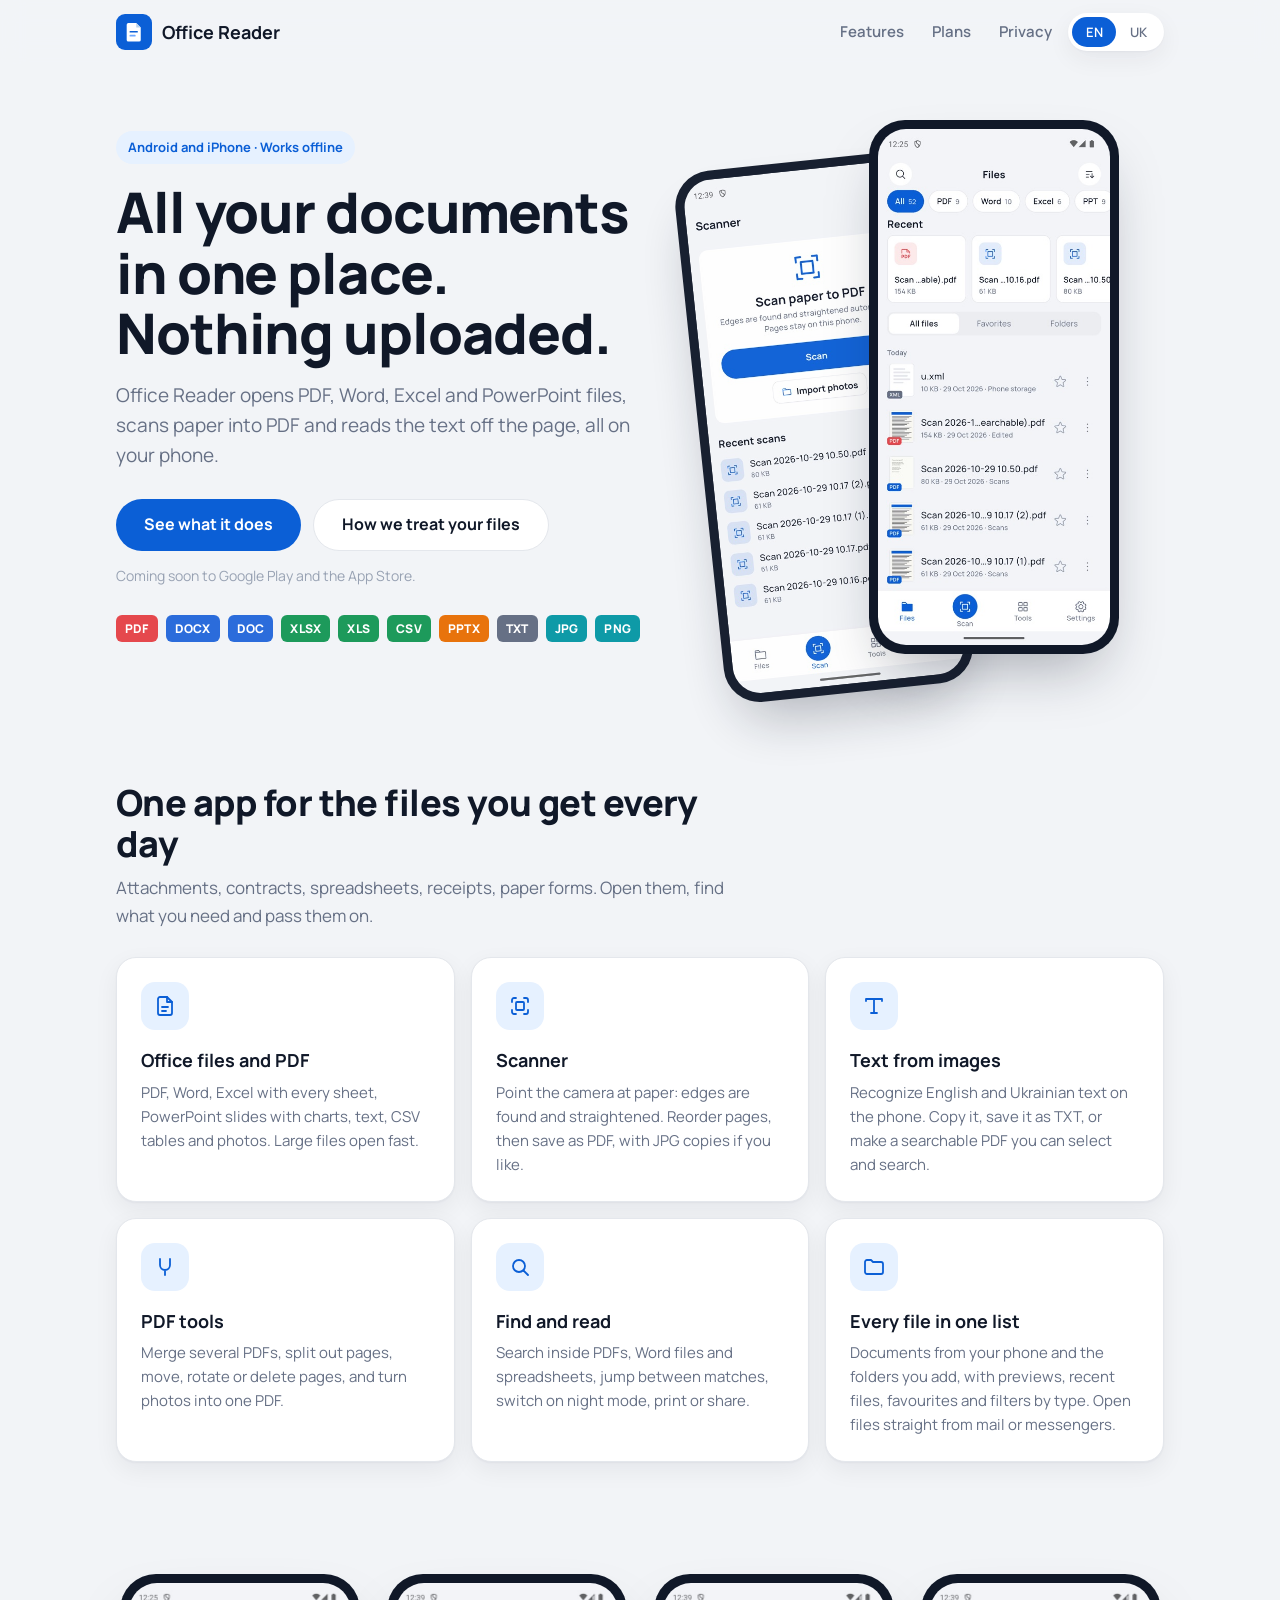
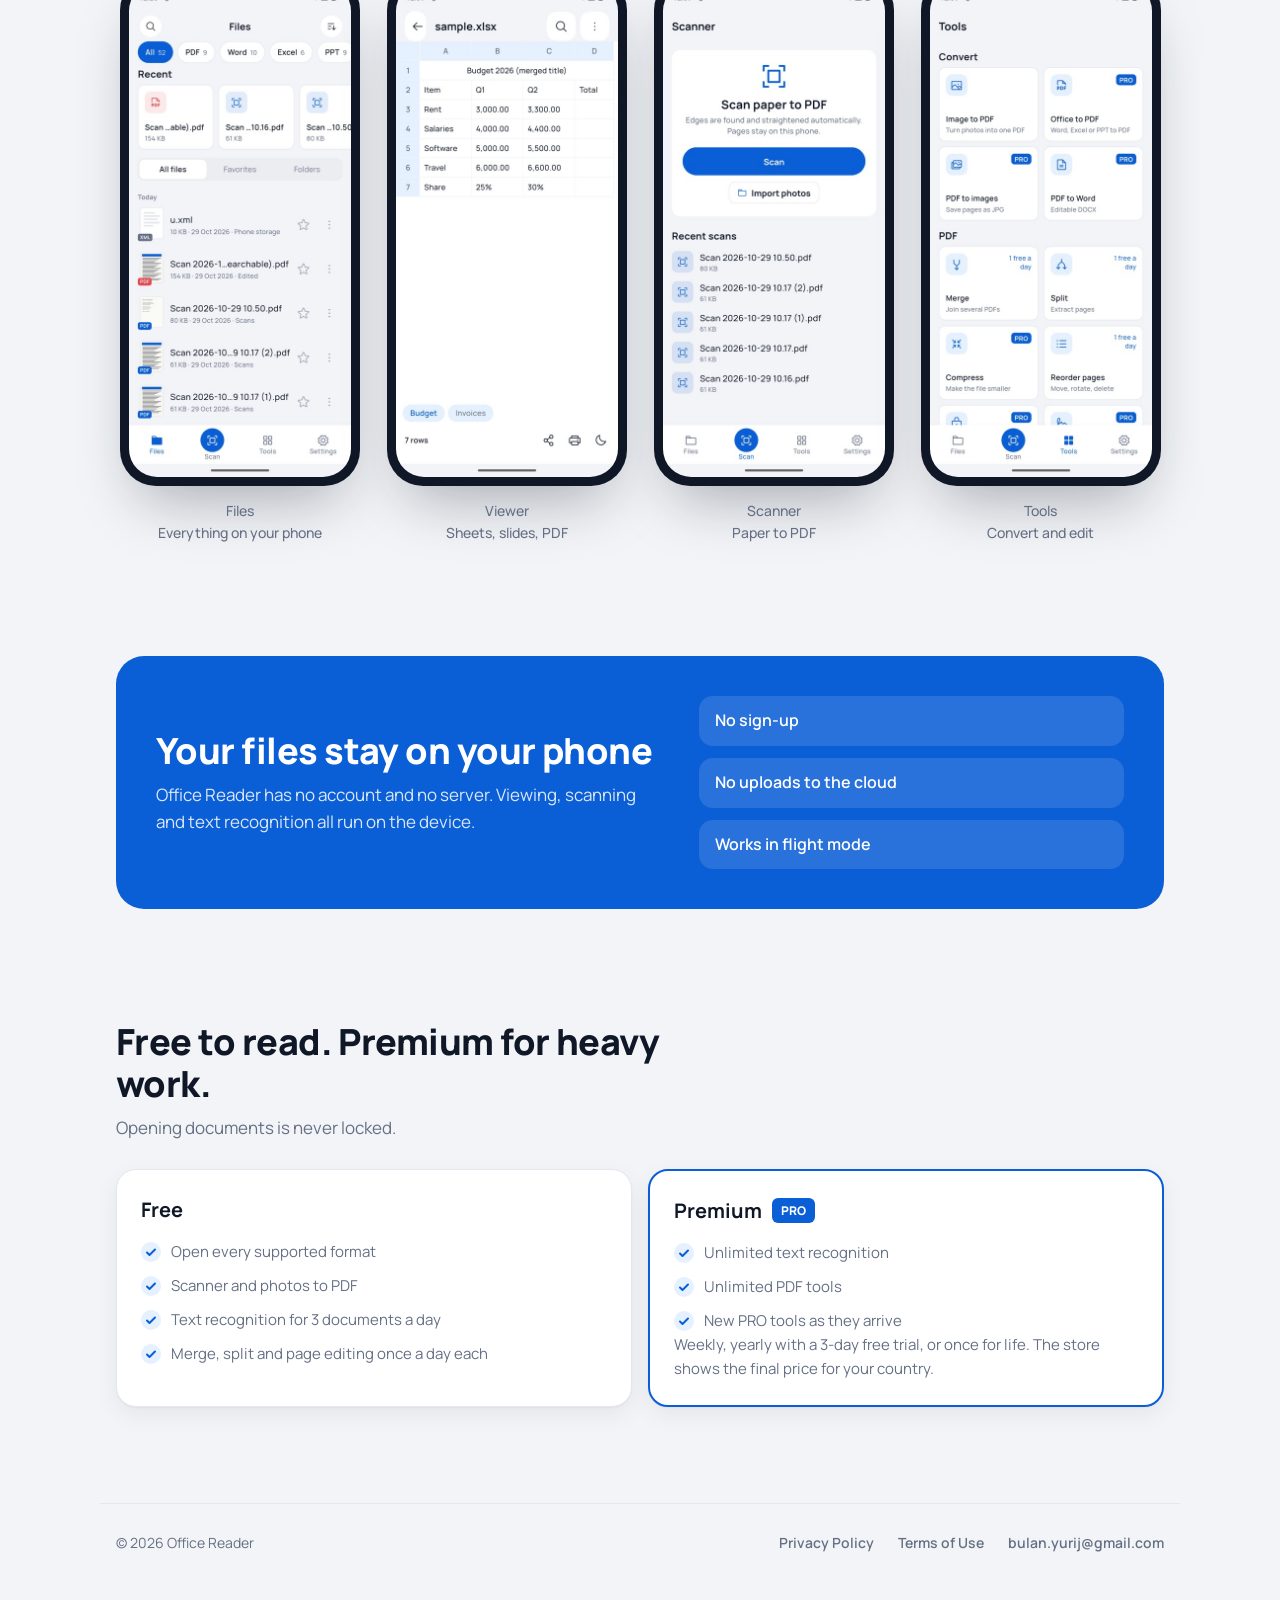
==== index.html @ 96705133 "Office Reader site: landing, privacy, terms Co-Authored-By: Claude Opus 5.5 <noreply@anthropic.com>" ====
<!doctype html>
<html lang="en" data-lang="en" data-title-en="Office Reader: documents and scanner, offline" data-title-uk="Office Reader: документи й сканер без інтернету">
<head>
<meta charset="utf-8">
<meta name="viewport" content="width=device-width, initial-scale=1">
<title>Office Reader: documents and scanner, offline</title>
<meta name="description" content="Open PDF, Word, Excel and PowerPoint files, scan paper to PDF and recognize text. Everything works on your phone, nothing is uploaded.">
<link rel="icon" href="img/mark.svg" type="image/svg+xml">
<link rel="preconnect" href="https://fonts.googleapis.com">
<link rel="preconnect" href="https://fonts.gstatic.com" crossorigin>
<link href="https://fonts.googleapis.com/css2?family=Manrope:wght@400;500;600;700;800&display=swap" rel="stylesheet">
<link rel="stylesheet" href="site.css">
</head>
<body>
<header class="top">
  <div class="wrap">
    <a class="brand" href="./"><img src="img/mark.svg" alt="">Office Reader</a>
    <nav>
      <a class="link" href="#features"><span lang="en">Features</span><span lang="uk">Можливості</span></a>
      <a class="link" href="#plans"><span lang="en">Plans</span><span lang="uk">Тарифи</span></a>
      <a class="link" href="privacy.html"><span lang="en">Privacy</span><span lang="uk">Конфіденційність</span></a>
      <div class="lang" role="group" aria-label="Language">
        <button type="button" data-set="en" aria-pressed="true">EN</button>
        <button type="button" data-set="uk" aria-pressed="false">UK</button>
      </div>
    </nav>
  </div>
</header>

<main>
  <div class="wrap hero">
    <div>
      <span class="eyebrow">
        <span lang="en">Android and iPhone · Works offline</span>
        <span lang="uk">Android та iPhone · Працює без інтернету</span>
      </span>
      <h1>
        <span lang="en">All your documents in one place. Nothing uploaded.</span>
        <span lang="uk">Усі документи в одному місці. Без завантаження в хмару.</span>
      </h1>
      <p class="lead">
        <span lang="en">Office Reader opens PDF, Word, Excel and PowerPoint files, scans paper into PDF and reads the text off the page, all on your phone.</span>
        <span lang="uk">Office Reader відкриває PDF, Word, Excel і PowerPoint, сканує папір у PDF і розпізнає текст зі сторінки. Усе це на вашому телефоні.</span>
      </p>
      <div class="cta">
        <a class="btn" href="#features"><span lang="en">See what it does</span><span lang="uk">Що він уміє</span></a>
        <a class="btn ghost" href="privacy.html"><span lang="en">How we treat your files</span><span lang="uk">Як ми ставимося до файлів</span></a>
      </div>
      <p class="note">
        <span lang="en">Coming soon to Google Play and the App Store.</span>
        <span lang="uk">Незабаром у Google Play та App Store.</span>
      </p>
      <div class="types" aria-label="Formats">
        <span class="chip pdf">PDF</span><span class="chip word">DOCX</span><span class="chip word">DOC</span>
        <span class="chip excel">XLSX</span><span class="chip excel">XLS</span><span class="chip excel">CSV</span>
        <span class="chip ppt">PPTX</span><span class="chip text">TXT</span><span class="chip img">JPG</span><span class="chip img">PNG</span>
      </div>
    </div>
    <div class="phones" aria-hidden="true">
      <div class="phone back"><img src="img/scan.jpg" alt="" loading="lazy"></div>
      <div class="phone front"><img src="img/files.jpg" alt=""></div>
    </div>
  </div>

  <section id="features">
    <div class="wrap">
      <div class="section-head">
        <h2><span lang="en">One app for the files you get every day</span><span lang="uk">Один застосунок для файлів, які ви отримуєте щодня</span></h2>
        <p><span lang="en">Attachments, contracts, spreadsheets, receipts, paper forms. Open them, find what you need and pass them on.</span><span lang="uk">Вкладення, договори, таблиці, чеки, паперові бланки. Відкривайте, знаходьте потрібне й передавайте далі.</span></p>
      </div>
      <div class="grid">
        <article class="card">
          <div class="icon"><svg viewBox="0 0 24 24" fill="none" stroke="currentColor" stroke-width="1.8" stroke-linecap="round" stroke-linejoin="round"><path d="M14 3H7a2 2 0 0 0-2 2v14a2 2 0 0 0 2 2h10a2 2 0 0 0 2-2V8z"/><path d="M14 3v5h5M9 13h6M9 17h4"/></svg></div>
          <h3><span lang="en">Office files and PDF</span><span lang="uk">Офісні файли й PDF</span></h3>
          <p><span lang="en">PDF, Word, Excel with every sheet, PowerPoint slides with charts, text, CSV tables and photos. Large files open fast.</span><span lang="uk">PDF, Word, Excel з усіма аркушами, слайди PowerPoint з діаграмами, текст, CSV-таблиці й фото. Великі файли відкриваються швидко.</span></p>
        </article>
        <article class="card">
          <div class="icon"><svg viewBox="0 0 24 24" fill="none" stroke="currentColor" stroke-width="1.8" stroke-linecap="round" stroke-linejoin="round"><path d="M4 8V6a2 2 0 0 1 2-2h2M16 4h2a2 2 0 0 1 2 2v2M20 16v2a2 2 0 0 1-2 2h-2M8 20H6a2 2 0 0 1-2-2v-2"/><rect x="8" y="8" width="8" height="8" rx="1"/></svg></div>
          <h3><span lang="en">Scanner</span><span lang="uk">Сканер</span></h3>
          <p><span lang="en">Point the camera at paper: edges are found and straightened. Reorder pages, then save as PDF, with JPG copies if you like.</span><span lang="uk">Наведіть камеру на папір: краї знаходяться й вирівнюються самі. Змініть порядок сторінок і збережіть у PDF, за бажання ще й у JPG.</span></p>
        </article>
        <article class="card">
          <div class="icon"><svg viewBox="0 0 24 24" fill="none" stroke="currentColor" stroke-width="1.8" stroke-linecap="round" stroke-linejoin="round"><path d="M4 7V5h16v2M12 5v14M9 19h6"/></svg></div>
          <h3><span lang="en">Text from images</span><span lang="uk">Текст із зображень</span></h3>
          <p><span lang="en">Recognize English and Ukrainian text on the phone. Copy it, save it as TXT, or make a searchable PDF you can select and search.</span><span lang="uk">Розпізнавайте англійський і український текст прямо на телефоні. Копіюйте, зберігайте в TXT або робіть PDF, у якому можна шукати й виділяти текст.</span></p>
        </article>
        <article class="card">
          <div class="icon"><svg viewBox="0 0 24 24" fill="none" stroke="currentColor" stroke-width="1.8" stroke-linecap="round" stroke-linejoin="round"><path d="M7 4v6a5 5 0 0 0 5 5v5M17 4v6a5 5 0 0 1-5 5"/></svg></div>
          <h3><span lang="en">PDF tools</span><span lang="uk">Інструменти PDF</span></h3>
          <p><span lang="en">Merge several PDFs, split out pages, move, rotate or delete pages, and turn photos into one PDF.</span><span lang="uk">Об'єднуйте PDF, виділяйте сторінки в окремий файл, переставляйте, повертайте й видаляйте сторінки, збирайте фото в один PDF.</span></p>
        </article>
        <article class="card">
          <div class="icon"><svg viewBox="0 0 24 24" fill="none" stroke="currentColor" stroke-width="1.8" stroke-linecap="round" stroke-linejoin="round"><circle cx="11" cy="11" r="6"/><path d="M20 20l-4.5-4.5"/></svg></div>
          <h3><span lang="en">Find and read</span><span lang="uk">Шукайте й читайте</span></h3>
          <p><span lang="en">Search inside PDFs, Word files and spreadsheets, jump between matches, switch on night mode, print or share.</span><span lang="uk">Шукайте всередині PDF, Word і таблиць, переходьте між збігами, вмикайте нічний режим, друкуйте чи діліться.</span></p>
        </article>
        <article class="card">
          <div class="icon"><svg viewBox="0 0 24 24" fill="none" stroke="currentColor" stroke-width="1.8" stroke-linecap="round" stroke-linejoin="round"><path d="M3 7a2 2 0 0 1 2-2h4l2 2h8a2 2 0 0 1 2 2v8a2 2 0 0 1-2 2H5a2 2 0 0 1-2-2z"/></svg></div>
          <h3><span lang="en">Every file in one list</span><span lang="uk">Усі файли в одному списку</span></h3>
          <p><span lang="en">Documents from your phone and the folders you add, with previews, recent files, favourites and filters by type. Open files straight from mail or messengers.</span><span lang="uk">Документи з телефона й доданих папок із мініатюрами, недавніми, обраними й фільтрами за типом. Відкривайте файли просто з пошти чи месенджерів.</span></p>
        </article>
      </div>
    </div>
  </section>

  <section>
    <div class="wrap">
      <div class="showcase">
        <figure>
          <div class="phone"><img src="img/files.jpg" alt="Files screen" loading="lazy"></div>
          <figcaption><span lang="en">Files</span><span lang="uk">Файли</span><span lang="en">Everything on your phone</span><span lang="uk">Усе, що є на телефоні</span></figcaption>
        </figure>
        <figure>
          <div class="phone"><img src="img/excel.jpg" alt="Spreadsheet viewer" loading="lazy"></div>
          <figcaption><span lang="en">Viewer</span><span lang="uk">Перегляд</span><span lang="en">Sheets, slides, PDF</span><span lang="uk">Таблиці, слайди, PDF</span></figcaption>
        </figure>
        <figure>
          <div class="phone"><img src="img/scan.jpg" alt="Scanner screen" loading="lazy"></div>
          <figcaption><span lang="en">Scanner</span><span lang="uk">Сканер</span><span lang="en">Paper to PDF</span><span lang="uk">З паперу в PDF</span></figcaption>
        </figure>
        <figure>
          <div class="phone"><img src="img/tools.jpg" alt="Tools screen" loading="lazy"></div>
          <figcaption><span lang="en">Tools</span><span lang="uk">Інструменти</span><span lang="en">Convert and edit</span><span lang="uk">Конвертація й редагування</span></figcaption>
        </figure>
      </div>
    </div>
  </section>

  <section id="privacy">
    <div class="wrap">
      <div class="band">
        <div>
          <h2><span lang="en">Your files stay on your phone</span><span lang="uk">Ваші файли залишаються на телефоні</span></h2>
          <p><span lang="en">Office Reader has no account and no server. Viewing, scanning and text recognition all run on the device.</span><span lang="uk">В Office Reader немає облікового запису й сервера. Перегляд, сканування й розпізнавання тексту працюють на самому пристрої.</span></p>
        </div>
        <ul>
          <li><span lang="en">No sign-up</span><span lang="uk">Без реєстрації</span></li>
          <li><span lang="en">No uploads to the cloud</span><span lang="uk">Нічого не вивантажується в хмару</span></li>
          <li><span lang="en">Works in flight mode</span><span lang="uk">Працює в режимі польоту</span></li>
        </ul>
      </div>
    </div>
  </section>

  <section id="plans">
    <div class="wrap">
      <div class="section-head">
        <h2><span lang="en">Free to read. Premium for heavy work.</span><span lang="uk">Читати безкоштовно. Premium для великих обсягів.</span></h2>
        <p><span lang="en">Opening documents is never locked.</span><span lang="uk">Відкриття документів ніколи не блокується.</span></p>
      </div>
      <div class="plans">
        <article class="card plan">
          <h3>Free</h3>
          <ul>
            <li><span lang="en">Open every supported format</span><span lang="uk">Відкриття всіх підтримуваних форматів</span></li>
            <li><span lang="en">Scanner and photos to PDF</span><span lang="uk">Сканер і фото в PDF</span></li>
            <li><span lang="en">Text recognition for 3 documents a day</span><span lang="uk">Розпізнавання тексту в 3 документах на день</span></li>
            <li><span lang="en">Merge, split and page editing once a day each</span><span lang="uk">Об'єднання, розділення й редагування сторінок раз на день кожне</span></li>
          </ul>
        </article>
        <article class="card plan pro">
          <h3>Premium <span class="badge">PRO</span></h3>
          <ul>
            <li><span lang="en">Unlimited text recognition</span><span lang="uk">Розпізнавання тексту без обмежень</span></li>
            <li><span lang="en">Unlimited PDF tools</span><span lang="uk">Інструменти PDF без обмежень</span></li>
            <li><span lang="en">New PRO tools as they arrive</span><span lang="uk">Нові PRO-інструменти, щойно вони з'являються</span></li>
          </ul>
          <p class="price"><span lang="en">Weekly, yearly with a 3-day free trial, or once for life. The store shows the final price for your country.</span><span lang="uk">Щотижня, щороку з 3 днями безкоштовно або один раз назавжди. Остаточну ціну для вашої країни показує магазин.</span></p>
        </article>
      </div>
    </div>
  </section>
</main>

<footer>
  <div class="wrap">
    <span class="copy">© 2026 Office Reader</span>
    <a href="privacy.html"><span lang="en">Privacy Policy</span><span lang="uk">Політика конфіденційності</span></a>
    <a href="terms.html"><span lang="en">Terms of Use</span><span lang="uk">Умови використання</span></a>
    <a href="mailto:bulan.yurij@gmail.com">bulan.yurij@gmail.com</a>
  </div>
</footer>
<script src="site.js"></script>
</body>
</html>
---- site.css ----
/* Office Reader site. Tokens follow the app theme (assets/color/colors.xml). */
:root {
  --bg: #F2F4F7;
  --surface: #FFFFFF;
  --subtle: #E6F1FF;
  --accent-bg: #F3F9FF;
  --text: #101828;
  --text-2: #667085;
  --text-3: #98A2B3;
  --border: #E4E7EC;
  --brand: #0B5FD6;
  --brand-pressed: #094CAB;
  --brand-soft: #BAD4EE;
  --pdf: #E5484D;
  --word: #2B6CDB;
  --excel: #1D9A5B;
  --ppt: #E8730C;
  --images: #0E9AA7;
  --books: #7C4DDB;
  --radius: 20px;
  --shadow: 0 1px 2px rgba(16, 24, 40, .04), 0 8px 24px rgba(16, 24, 40, .06);
  color-scheme: light;
}
@media (prefers-color-scheme: dark) {
  :root:not([data-theme="light"]) {
    --bg: #0F172A; --surface: #1E293B; --subtle: #2E6A9E; --accent-bg: #0F2233;
    --text: #FFFFFF; --text-2: #CBD5E1; --text-3: #94A3B8; --border: #334155;
    --brand: #6EA8FF; --brand-pressed: #094CAB; --brand-soft: #2E6A9E;
    --pdf: #FF6B6F; --word: #6A9DF2; --excel: #3FC782; --ppt: #FF9A45;
    --images: #33C5D1; --books: #A584F2;
    --shadow: none; color-scheme: dark;
  }
}
:root[data-theme="dark"] {
  --bg: #0F172A; --surface: #1E293B; --subtle: #2E6A9E; --accent-bg: #0F2233;
  --text: #FFFFFF; --text-2: #CBD5E1; --text-3: #94A3B8; --border: #334155;
  --brand: #6EA8FF; --brand-pressed: #094CAB; --brand-soft: #2E6A9E;
  --pdf: #FF6B6F; --word: #6A9DF2; --excel: #3FC782; --ppt: #FF9A45;
  --images: #33C5D1; --books: #A584F2;
  --shadow: none; color-scheme: dark;
}

* { box-sizing: border-box; }
html { -webkit-text-size-adjust: 100%; }
body {
  margin: 0;
  background: var(--bg);
  color: var(--text);
  font: 16px/1.6 "Manrope", system-ui, -apple-system, "Segoe UI", sans-serif;
}
a { color: var(--brand); text-underline-offset: 3px; }
img { max-width: 100%; display: block; }

/* Language: both texts are in the page, one is shown. */
html[data-lang="en"] [lang="uk"]:not(html),
html[data-lang="uk"] [lang="en"]:not(html) { display: none !important; }

.wrap { max-width: 1080px; margin: 0 auto; padding: 0 16px; }

/* Header */
.top {
  position: sticky; top: 0; z-index: 10;
  background: color-mix(in srgb, var(--bg) 88%, transparent);
  backdrop-filter: blur(12px);
  -webkit-backdrop-filter: blur(12px);
}
.top .wrap { display: flex; align-items: center; gap: 12px; height: 64px; }
.brand { display: flex; align-items: center; gap: 10px; color: var(--text); text-decoration: none; font-weight: 700; font-size: 18px; }
.brand img { width: 36px; height: 36px; }
.top nav { margin-left: auto; display: flex; align-items: center; gap: 4px; }
.top nav a.link { color: var(--text-2); text-decoration: none; font-weight: 600; font-size: 15px; padding: 8px 12px; border-radius: 999px; }
.top nav a.link:hover { color: var(--text); background: var(--surface); }
.lang { display: inline-flex; background: var(--surface); border-radius: 999px; padding: 4px; box-shadow: var(--shadow); }
.lang button {
  border: 0; background: none; font: 600 13px "Manrope", sans-serif; color: var(--text-2);
  padding: 6px 12px; border-radius: 999px; cursor: pointer; min-width: 44px;
}
.lang button[aria-pressed="true"] { background: var(--brand); color: #fff; }
@media (max-width: 640px) { .top nav a.link { display: none; } }

/* Hero */
.hero { display: grid; grid-template-columns: 1.1fr .9fr; gap: 48px; align-items: center; padding-top: 56px; padding-bottom: 72px; }
.eyebrow {
  display: inline-flex; align-items: center; gap: 8px; background: var(--subtle); color: var(--brand);
  font-weight: 700; font-size: 13px; padding: 6px 12px; border-radius: 999px;
}
:root[data-theme="dark"] .eyebrow { color: #fff; }
@media (prefers-color-scheme: dark) { :root:not([data-theme="light"]) .eyebrow { color: #fff; } }
h1 { font-size: clamp(36px, 6vw, 56px); line-height: 1.08; letter-spacing: -.02em; margin: 18px 0 16px; font-weight: 800; }
.lead { font-size: 19px; color: var(--text-2); margin: 0 0 28px; max-width: 34em; }
.cta { display: flex; flex-wrap: wrap; gap: 12px; align-items: center; }
.btn {
  display: inline-flex; align-items: center; justify-content: center; gap: 8px; min-height: 52px;
  padding: 0 28px; border-radius: 999px; font-weight: 700; font-size: 16px; text-decoration: none;
  background: var(--brand); color: #fff;
}
:root[data-theme="dark"] .btn:not(.ghost) { background: #0B5FD6; }
@media (prefers-color-scheme: dark) { :root:not([data-theme="light"]) .btn:not(.ghost) { background: #0B5FD6; } }
.btn:not(.ghost):hover { background: var(--brand-pressed) !important; }
.btn.ghost:hover { border-color: var(--brand); }
.btn.ghost { background: var(--surface); color: var(--text); border: 1px solid var(--border); }
.note { color: var(--text-3); font-size: 14px; margin-top: 14px; }
.types { display: flex; flex-wrap: wrap; gap: 8px; margin-top: 28px; }
.chip {
  font-size: 12px; font-weight: 800; letter-spacing: .02em; color: #fff;
  padding: 4px 9px; border-radius: 6px;
}
.chip.pdf { background: var(--pdf); } .chip.word { background: var(--word); }
.chip.excel { background: var(--excel); } .chip.ppt { background: var(--ppt); }
.chip.text { background: var(--text-2); } .chip.img { background: var(--images); }

.phones { position: relative; display: flex; justify-content: center; min-height: 520px; }
.phone {
  width: 250px; border-radius: 36px; background: #101828; padding: 9px;
  box-shadow: 0 30px 60px -20px rgba(16, 24, 40, .35);
}
.phone img { border-radius: 28px; width: 100%; aspect-ratio: 1080 / 2400; object-fit: cover; background: var(--surface); }
.phones .phone.back { position: absolute; transform: translate(-46%, 40px) rotate(-6deg); opacity: .96; }
.phones .phone.front { position: relative; transform: translateX(22%); }
@media (max-width: 860px) {
  .hero { grid-template-columns: 1fr; padding-top: 32px; gap: 32px; }
  .phones { min-height: 0; }
  .phone { width: 200px; }
  .phones .phone.back { transform: translate(-40%, 28px) rotate(-6deg); }
  .phones .phone.front { transform: translateX(28%); }
}

/* Sections */
section { padding: 56px 0; }
.section-head { max-width: 640px; margin-bottom: 28px; }
h2 { font-size: clamp(26px, 4vw, 36px); line-height: 1.15; letter-spacing: -.015em; margin: 0 0 10px; font-weight: 800; }
.section-head p { color: var(--text-2); margin: 0; font-size: 17px; }

.grid { display: grid; grid-template-columns: repeat(3, 1fr); gap: 16px; }
@media (max-width: 900px) { .grid { grid-template-columns: repeat(2, 1fr); } }
@media (max-width: 600px) { .grid { grid-template-columns: 1fr; } }
.card {
  background: var(--surface); border-radius: var(--radius); padding: 24px;
  border: 1px solid var(--border); box-shadow: var(--shadow);
}
.card h3 { margin: 16px 0 6px; font-size: 18px; font-weight: 700; }
.card p { margin: 0; color: var(--text-2); font-size: 15px; }
.icon {
  width: 48px; height: 48px; border-radius: 14px; display: grid; place-items: center;
  background: var(--subtle); color: var(--brand);
}
:root[data-theme="dark"] .icon { color: #fff; }
@media (prefers-color-scheme: dark) { :root:not([data-theme="light"]) .icon { color: #fff; } }
.icon svg { width: 24px; height: 24px; }

/* Showcase */
.showcase { display: grid; grid-template-columns: repeat(4, 1fr); gap: 20px; }
.showcase figure { margin: 0; }
.showcase .phone { width: 100%; max-width: 240px; margin: 0 auto; }
.showcase figcaption { text-align: center; margin-top: 14px; font-weight: 700; }
.showcase figcaption span { display: block; font-weight: 500; color: var(--text-2); font-size: 14px; }
@media (max-width: 900px) { .showcase { grid-template-columns: repeat(2, 1fr); } }
@media (max-width: 480px) { .showcase { gap: 12px; } .showcase .phone { padding: 6px; border-radius: 26px; } .showcase .phone img { border-radius: 20px; } }

/* Privacy band */
.band {
  background: var(--brand); color: #fff; border-radius: 28px; padding: 40px;
  display: grid; grid-template-columns: 1.2fr 1fr; gap: 32px; align-items: center;
}
:root[data-theme="dark"] .band { background: #094CAB; }
@media (prefers-color-scheme: dark) { :root:not([data-theme="light"]) .band { background: #094CAB; } }
.band h2 { color: #fff; }
.band p { color: rgba(255, 255, 255, .85); margin: 0; font-size: 17px; }
.band ul { list-style: none; margin: 0; padding: 0; display: grid; gap: 12px; }
.band li { background: rgba(255, 255, 255, .12); border-radius: 14px; padding: 12px 16px; font-weight: 600; }
@media (max-width: 800px) { .band { grid-template-columns: 1fr; padding: 28px 20px; } }

/* Plans */
.plans { display: grid; grid-template-columns: 1fr 1fr; gap: 16px; }
@media (max-width: 700px) { .plans { grid-template-columns: 1fr; } }
.plan h3 { margin-top: 0; font-size: 20px; }
.plan ul { margin: 14px 0 0; padding: 0; list-style: none; display: grid; gap: 10px; }
.plan li { display: flex; gap: 10px; color: var(--text-2); font-size: 15px; }
.plan li::before { content: ""; flex: none; width: 20px; height: 20px; margin-top: 2px; border-radius: 50%; background: var(--subtle) url("data:image/svg+xml,%3Csvg xmlns='http://www.w3.org/2000/svg' viewBox='0 0 20 20'%3E%3Cpath d='M6 10.5l2.5 2.5L14 7.5' fill='none' stroke='%230B5FD6' stroke-width='2' stroke-linecap='round' stroke-linejoin='round'/%3E%3C/svg%3E") center/20px no-repeat; }
.plan.pro { border: 2px solid var(--brand); }
.badge { display: inline-block; background: var(--brand); color: #fff; font-size: 12px; font-weight: 800; padding: 3px 9px; border-radius: 6px; margin-left: 6px; vertical-align: 3px; }
:root[data-theme="dark"] .badge { background: #0B5FD6; }
@media (prefers-color-scheme: dark) { :root:not([data-theme="light"]) .badge { background: #0B5FD6; } }
.price { color: var(--text-2); font-size: 14px; margin-top: 16px; }

/* Footer */
footer { padding: 40px 0 56px; color: var(--text-2); font-size: 14px; }
footer .wrap { display: flex; flex-wrap: wrap; gap: 12px 24px; align-items: center; border-top: 1px solid var(--border); padding-top: 28px; }
footer a { color: var(--text-2); text-decoration: none; font-weight: 600; }
footer a:hover { color: var(--text); }
footer .copy { margin-right: auto; }

/* Legal pages */
.doc { max-width: 760px; margin: 24px auto 0; background: var(--surface); border-radius: 28px; padding: 40px; border: 1px solid var(--border); box-shadow: var(--shadow); }
@media (max-width: 640px) { .doc { padding: 24px 18px; border-radius: 20px; } }
.doc h1 { font-size: clamp(30px, 5vw, 40px); margin: 0 0 6px; }
.doc .date { color: var(--text-3); margin: 0 0 24px; font-size: 14px; }
.doc h2 { font-size: 21px; margin: 32px 0 10px; }
.doc p, .doc li { color: var(--text-2); }
.doc strong { color: var(--text); }
.doc ul { padding-left: 20px; }
.doc li { margin: 6px 0; }
.summary { background: var(--accent-bg); border: 1px solid var(--brand-soft); border-radius: 16px; padding: 16px 20px; }
.summary ul { margin: 8px 0 0; }
.table-wrap { overflow-x: auto; -webkit-overflow-scrolling: touch; }
table { width: 100%; border-collapse: collapse; font-size: 15px; min-width: 480px; }
th, td { text-align: left; padding: 10px 12px; border-bottom: 1px solid var(--border); vertical-align: top; color: var(--text-2); }
th { color: var(--text); font-weight: 700; background: var(--accent-bg); }
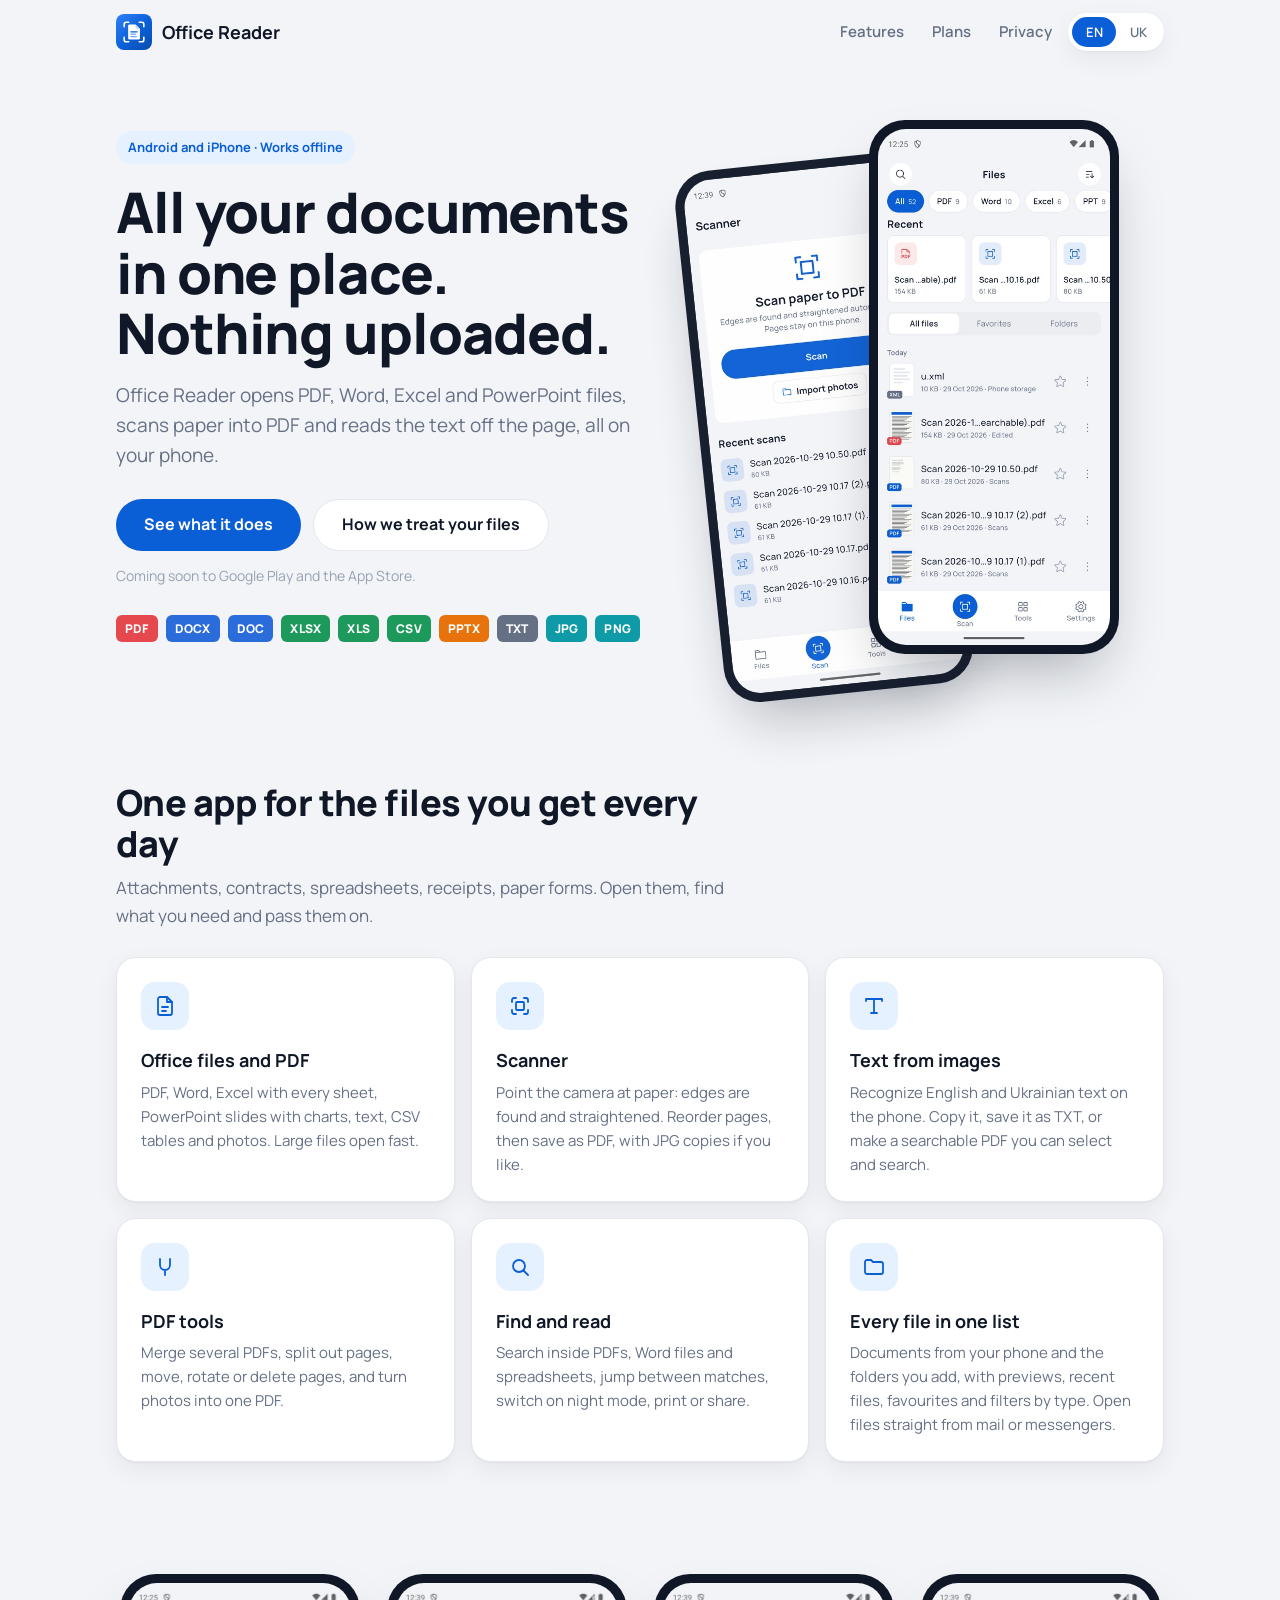
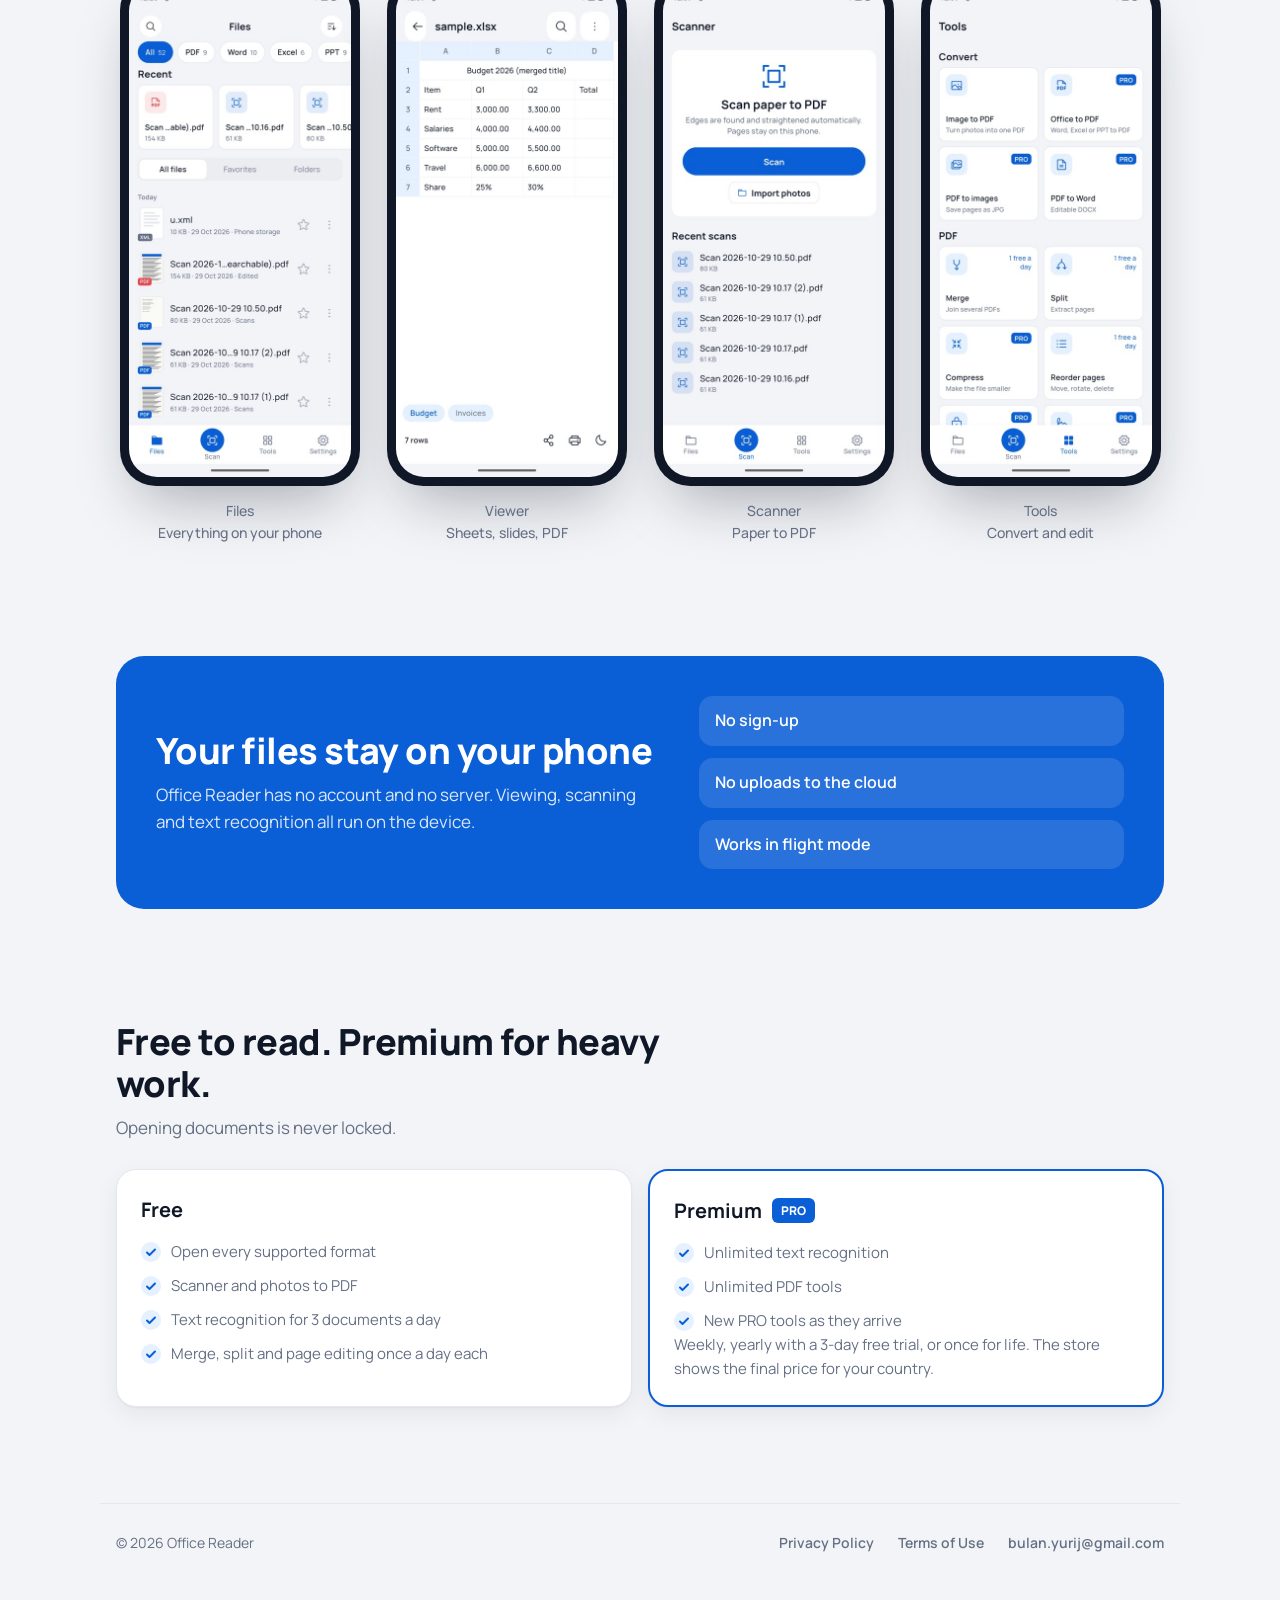
==== commit c8435c1b: "Use the new app icon; fix hero gutter and ghost button in dark mode Co-Authored-By: Claude Opus 5.5 " ====
--- a/index.html
+++ b/index.html
@@ -6,6 +6,7 @@
 <title>Office Reader: documents and scanner, offline</title>
 <meta name="description" content="Open PDF, Word, Excel and PowerPoint files, scan paper to PDF and recognize text. Everything works on your phone, nothing is uploaded.">
 <link rel="icon" href="img/mark.svg" type="image/svg+xml">
+<link rel="apple-touch-icon" href="img/apple-touch-icon.png">
 <link rel="preconnect" href="https://fonts.googleapis.com">
 <link rel="preconnect" href="https://fonts.gstatic.com" crossorigin>
 <link href="https://fonts.googleapis.com/css2?family=Manrope:wght@400;500;600;700;800&display=swap" rel="stylesheet">
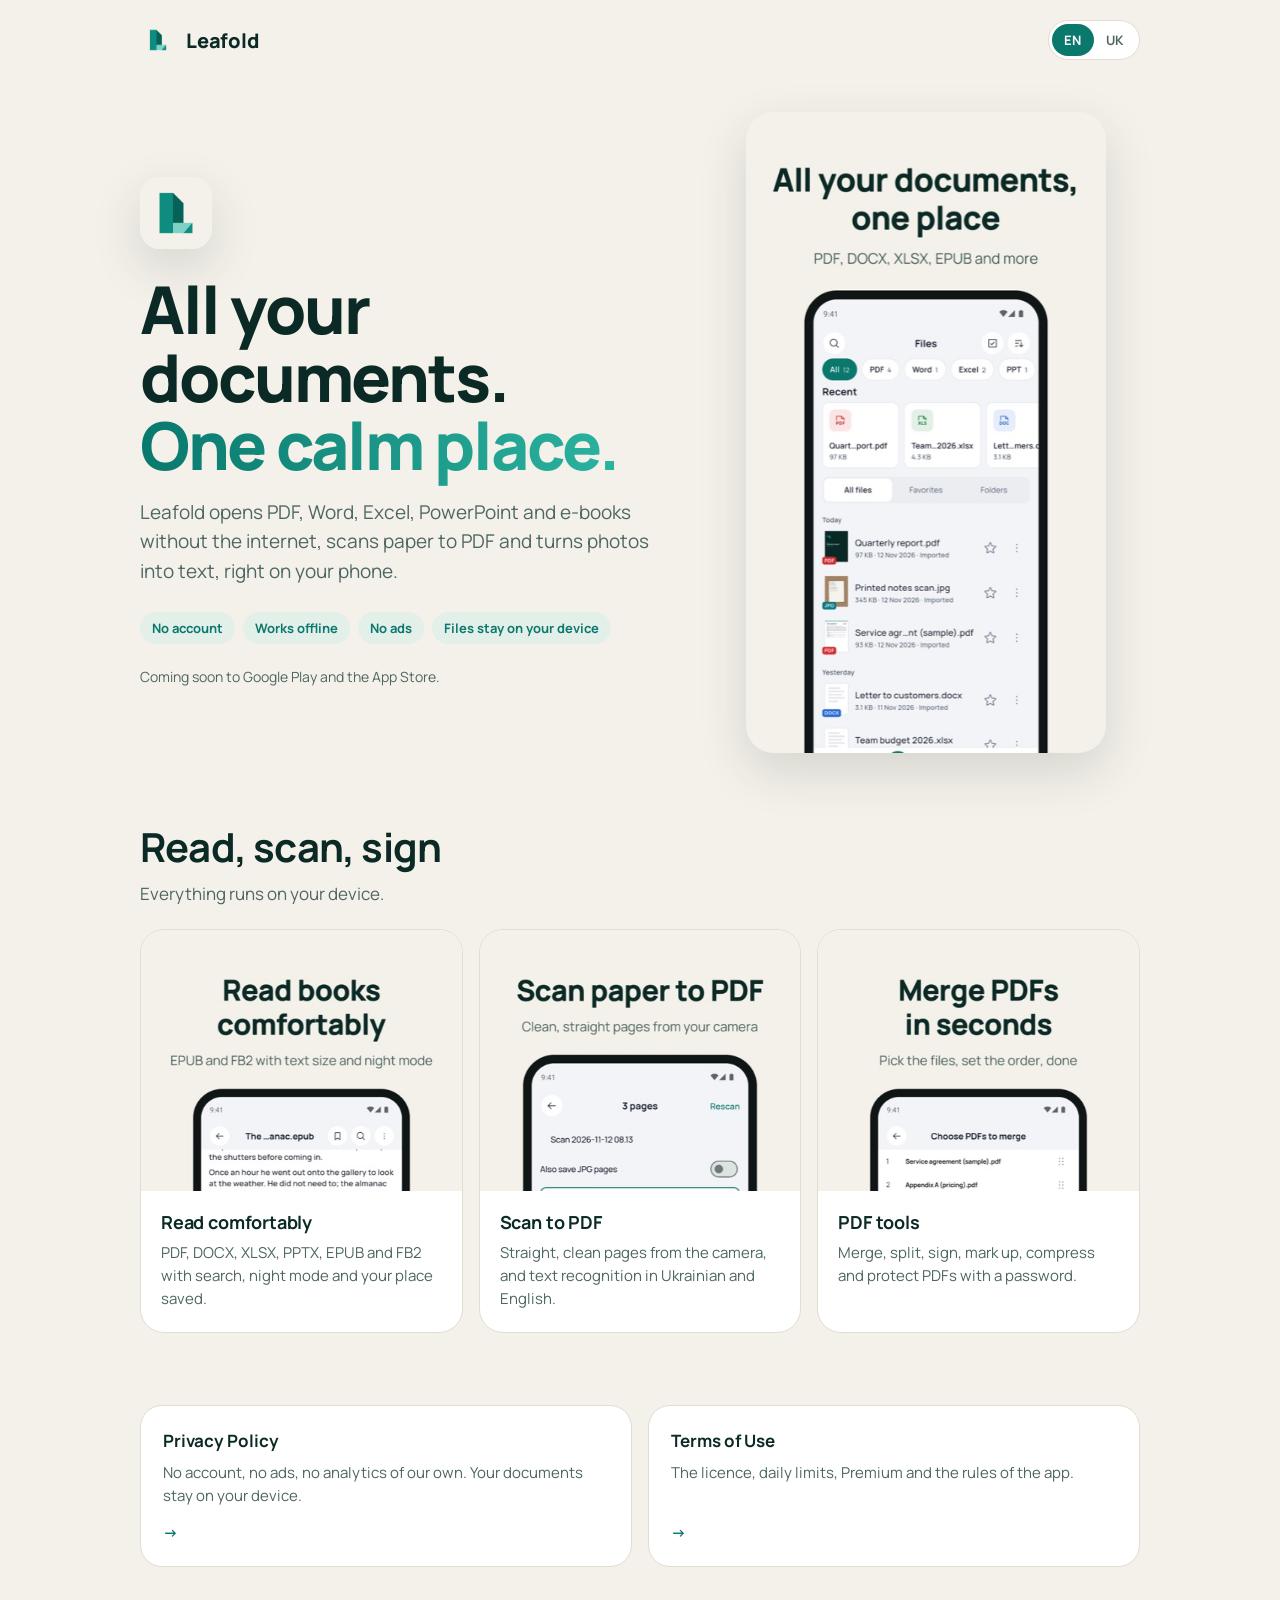
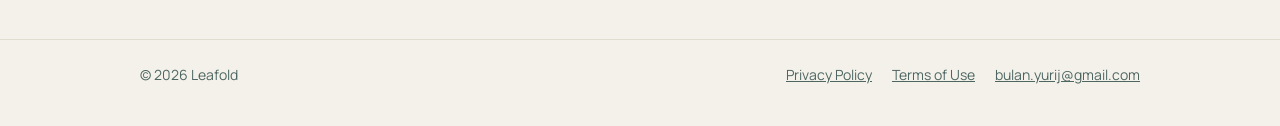
==== commit 40e88fe4: "Leafold site in the new card layout Landing, Privacy Policy and Terms of Use rebuilt on the layout o" ====
--- a/index.html
+++ b/index.html
@@ -1,186 +1,109 @@
 <!doctype html>
-<html lang="en" data-lang="en" data-title-en="Office Reader: documents and scanner, offline" data-title-uk="Office Reader: документи й сканер без інтернету">
+<html lang="en" data-lang="en" data-title-en="Leafold — PDF and document reader" data-title-uk="Leafold — переглядач PDF і документів">
 <head>
 <meta charset="utf-8">
 <meta name="viewport" content="width=device-width, initial-scale=1">
-<title>Office Reader: documents and scanner, offline</title>
-<meta name="description" content="Open PDF, Word, Excel and PowerPoint files, scan paper to PDF and recognize text. Everything works on your phone, nothing is uploaded.">
-<link rel="icon" href="img/mark.svg" type="image/svg+xml">
+<title>Leafold — PDF and document reader</title>
+<meta name="description" content="Leafold opens PDF, Word, Excel, PowerPoint and e-books offline, scans paper to PDF and recognizes text on your device.">
+<link rel="icon" href="img/icon.png">
 <link rel="apple-touch-icon" href="img/apple-touch-icon.png">
 <link rel="preconnect" href="https://fonts.googleapis.com">
 <link rel="preconnect" href="https://fonts.gstatic.com" crossorigin>
-<link href="https://fonts.googleapis.com/css2?family=Manrope:wght@400;500;600;700;800&display=swap" rel="stylesheet">
+<link rel="stylesheet" href="https://fonts.googleapis.com/css2?family=Manrope:wght@400;500;600;700;800&display=swap">
 <link rel="stylesheet" href="site.css">
 </head>
 <body>
-<header class="top">
+<header>
   <div class="wrap">
-    <a class="brand" href="./"><img src="img/mark.svg" alt="">Office Reader</a>
-    <nav>
-      <a class="link" href="#features"><span lang="en">Features</span><span lang="uk">Можливості</span></a>
-      <a class="link" href="#plans"><span lang="en">Plans</span><span lang="uk">Тарифи</span></a>
-      <a class="link" href="privacy.html"><span lang="en">Privacy</span><span lang="uk">Конфіденційність</span></a>
-      <div class="lang" role="group" aria-label="Language">
-        <button type="button" data-set="en" aria-pressed="true">EN</button>
-        <button type="button" data-set="uk" aria-pressed="false">UK</button>
-      </div>
-    </nav>
+    <a class="brand" href="index.html"><img src="img/icon.png" alt="">Leafold</a>
+    <div class="lang" role="group" aria-label="Language">
+      <button type="button" data-set="en" aria-pressed="true">EN</button>
+      <button type="button" data-set="uk" aria-pressed="false">UK</button>
+    </div>
   </div>
 </header>
 
 <main>
-  <div class="wrap hero">
+  <section class="wrap hero">
     <div>
-      <span class="eyebrow">
-        <span lang="en">Android and iPhone · Works offline</span>
-        <span lang="uk">Android та iPhone · Працює без інтернету</span>
-      </span>
-      <h1>
-        <span lang="en">All your documents in one place. Nothing uploaded.</span>
-        <span lang="uk">Усі документи в одному місці. Без завантаження в хмару.</span>
-      </h1>
-      <p class="lead">
-        <span lang="en">Office Reader opens PDF, Word, Excel and PowerPoint files, scans paper into PDF and reads the text off the page, all on your phone.</span>
-        <span lang="uk">Office Reader відкриває PDF, Word, Excel і PowerPoint, сканує папір у PDF і розпізнає текст зі сторінки. Усе це на вашому телефоні.</span>
-      </p>
-      <div class="cta">
-        <a class="btn" href="#features"><span lang="en">See what it does</span><span lang="uk">Що він уміє</span></a>
-        <a class="btn ghost" href="privacy.html"><span lang="en">How we treat your files</span><span lang="uk">Як ми ставимося до файлів</span></a>
-      </div>
-      <p class="note">
-        <span lang="en">Coming soon to Google Play and the App Store.</span>
-        <span lang="uk">Незабаром у Google Play та App Store.</span>
-      </p>
-      <div class="types" aria-label="Formats">
-        <span class="chip pdf">PDF</span><span class="chip word">DOCX</span><span class="chip word">DOC</span>
-        <span class="chip excel">XLSX</span><span class="chip excel">XLS</span><span class="chip excel">CSV</span>
-        <span class="chip ppt">PPTX</span><span class="chip text">TXT</span><span class="chip img">JPG</span><span class="chip img">PNG</span>
+      <img class="hero-icon" src="img/icon.png" width="192" height="192" alt="">
+      <h1 data-l="en">All your documents.<br><em>One calm place.</em></h1>
+      <h1 data-l="uk">Усі документи.<br><em>В одному місці.</em></h1>
+      <p class="lead" data-l="en">Leafold opens PDF, Word, Excel, PowerPoint and e-books without the internet, scans paper to PDF and turns photos into text, right on your phone.</p>
+      <p class="lead" data-l="uk">Leafold відкриває PDF, Word, Excel, PowerPoint і книги без інтернету, сканує папір у PDF і перетворює фото на текст просто на телефоні.</p>
+      <ul class="pills" data-l="en"><li>No account</li><li>Works offline</li><li>No ads</li><li>Files stay on your device</li></ul>
+      <ul class="pills" data-l="uk"><li>Без акаунта</li><li>Працює офлайн</li><li>Без реклами</li><li>Файли лишаються на пристрої</li></ul>
+      <p class="note" data-l="en">Coming soon to Google Play and the App Store.</p>
+      <p class="note" data-l="uk">Незабаром у Google Play та App Store.</p>
+    </div>
+    <div class="shot">
+      <img data-l="en" src="img/hero-en.jpg" width="427" height="760" alt="Leafold Files screen: all your documents in one place">
+      <img data-l="uk" src="img/hero-uk.jpg" width="427" height="760" alt="Екран «Файли» в Leafold: усі документи в одному місці">
+    </div>
+  </section>
+
+  <section class="wrap">
+    <div class="section-head">
+      <h2 data-l="en">Read, scan, sign</h2>
+      <h2 data-l="uk">Читайте, скануйте, підписуйте</h2>
+      <p data-l="en">Everything runs on your device.</p>
+      <p data-l="uk">Усе працює на вашому пристрої.</p>
+    </div>
+  </section>
+  <section class="wrap features">
+    <div class="feature">
+      <div class="pic"><img data-l="en" src="img/read-en.jpg" width="427" height="760" alt=""><img data-l="uk" src="img/read-uk.jpg" width="427" height="760" alt=""></div>
+      <div class="body">
+        <h3 data-l="en">Read comfortably</h3><h3 data-l="uk">Зручне читання</h3>
+        <p data-l="en">PDF, DOCX, XLSX, PPTX, EPUB and FB2 with search, night mode and your place saved.</p>
+        <p data-l="uk">PDF, DOCX, XLSX, PPTX, EPUB і FB2 з пошуком, нічним режимом і збереженим місцем читання.</p>
       </div>
     </div>
-    <div class="phones" aria-hidden="true">
-      <div class="phone back"><img src="img/scan.jpg" alt="" loading="lazy"></div>
-      <div class="phone front"><img src="img/files.jpg" alt=""></div>
+    <div class="feature">
+      <div class="pic"><img data-l="en" src="img/scan-en.jpg" width="427" height="760" alt=""><img data-l="uk" src="img/scan-uk.jpg" width="427" height="760" alt=""></div>
+      <div class="body">
+        <h3 data-l="en">Scan to PDF</h3><h3 data-l="uk">Скан у PDF</h3>
+        <p data-l="en">Straight, clean pages from the camera, and text recognition in Ukrainian and English.</p>
+        <p data-l="uk">Рівні, чисті сторінки з камери й розпізнавання тексту українською та англійською.</p>
+      </div>
     </div>
-  </div>
-
-  <section id="features">
-    <div class="wrap">
-      <div class="section-head">
-        <h2><span lang="en">One app for the files you get every day</span><span lang="uk">Один застосунок для файлів, які ви отримуєте щодня</span></h2>
-        <p><span lang="en">Attachments, contracts, spreadsheets, receipts, paper forms. Open them, find what you need and pass them on.</span><span lang="uk">Вкладення, договори, таблиці, чеки, паперові бланки. Відкривайте, знаходьте потрібне й передавайте далі.</span></p>
-      </div>
-      <div class="grid">
-        <article class="card">
-          <div class="icon"><svg viewBox="0 0 24 24" fill="none" stroke="currentColor" stroke-width="1.8" stroke-linecap="round" stroke-linejoin="round"><path d="M14 3H7a2 2 0 0 0-2 2v14a2 2 0 0 0 2 2h10a2 2 0 0 0 2-2V8z"/><path d="M14 3v5h5M9 13h6M9 17h4"/></svg></div>
-          <h3><span lang="en">Office files and PDF</span><span lang="uk">Офісні файли й PDF</span></h3>
-          <p><span lang="en">PDF, Word, Excel with every sheet, PowerPoint slides with charts, text, CSV tables and photos. Large files open fast.</span><span lang="uk">PDF, Word, Excel з усіма аркушами, слайди PowerPoint з діаграмами, текст, CSV-таблиці й фото. Великі файли відкриваються швидко.</span></p>
-        </article>
-        <article class="card">
-          <div class="icon"><svg viewBox="0 0 24 24" fill="none" stroke="currentColor" stroke-width="1.8" stroke-linecap="round" stroke-linejoin="round"><path d="M4 8V6a2 2 0 0 1 2-2h2M16 4h2a2 2 0 0 1 2 2v2M20 16v2a2 2 0 0 1-2 2h-2M8 20H6a2 2 0 0 1-2-2v-2"/><rect x="8" y="8" width="8" height="8" rx="1"/></svg></div>
-          <h3><span lang="en">Scanner</span><span lang="uk">Сканер</span></h3>
-          <p><span lang="en">Point the camera at paper: edges are found and straightened. Reorder pages, then save as PDF, with JPG copies if you like.</span><span lang="uk">Наведіть камеру на папір: краї знаходяться й вирівнюються самі. Змініть порядок сторінок і збережіть у PDF, за бажання ще й у JPG.</span></p>
-        </article>
-        <article class="card">
-          <div class="icon"><svg viewBox="0 0 24 24" fill="none" stroke="currentColor" stroke-width="1.8" stroke-linecap="round" stroke-linejoin="round"><path d="M4 7V5h16v2M12 5v14M9 19h6"/></svg></div>
-          <h3><span lang="en">Text from images</span><span lang="uk">Текст із зображень</span></h3>
-          <p><span lang="en">Recognize English and Ukrainian text on the phone. Copy it, save it as TXT, or make a searchable PDF you can select and search.</span><span lang="uk">Розпізнавайте англійський і український текст прямо на телефоні. Копіюйте, зберігайте в TXT або робіть PDF, у якому можна шукати й виділяти текст.</span></p>
-        </article>
-        <article class="card">
-          <div class="icon"><svg viewBox="0 0 24 24" fill="none" stroke="currentColor" stroke-width="1.8" stroke-linecap="round" stroke-linejoin="round"><path d="M7 4v6a5 5 0 0 0 5 5v5M17 4v6a5 5 0 0 1-5 5"/></svg></div>
-          <h3><span lang="en">PDF tools</span><span lang="uk">Інструменти PDF</span></h3>
-          <p><span lang="en">Merge several PDFs, split out pages, move, rotate or delete pages, and turn photos into one PDF.</span><span lang="uk">Об'єднуйте PDF, виділяйте сторінки в окремий файл, переставляйте, повертайте й видаляйте сторінки, збирайте фото в один PDF.</span></p>
-        </article>
-        <article class="card">
-          <div class="icon"><svg viewBox="0 0 24 24" fill="none" stroke="currentColor" stroke-width="1.8" stroke-linecap="round" stroke-linejoin="round"><circle cx="11" cy="11" r="6"/><path d="M20 20l-4.5-4.5"/></svg></div>
-          <h3><span lang="en">Find and read</span><span lang="uk">Шукайте й читайте</span></h3>
-          <p><span lang="en">Search inside PDFs, Word files and spreadsheets, jump between matches, switch on night mode, print or share.</span><span lang="uk">Шукайте всередині PDF, Word і таблиць, переходьте між збігами, вмикайте нічний режим, друкуйте чи діліться.</span></p>
-        </article>
-        <article class="card">
-          <div class="icon"><svg viewBox="0 0 24 24" fill="none" stroke="currentColor" stroke-width="1.8" stroke-linecap="round" stroke-linejoin="round"><path d="M3 7a2 2 0 0 1 2-2h4l2 2h8a2 2 0 0 1 2 2v8a2 2 0 0 1-2 2H5a2 2 0 0 1-2-2z"/></svg></div>
-          <h3><span lang="en">Every file in one list</span><span lang="uk">Усі файли в одному списку</span></h3>
-          <p><span lang="en">Documents from your phone and the folders you add, with previews, recent files, favourites and filters by type. Open files straight from mail or messengers.</span><span lang="uk">Документи з телефона й доданих папок із мініатюрами, недавніми, обраними й фільтрами за типом. Відкривайте файли просто з пошти чи месенджерів.</span></p>
-        </article>
+    <div class="feature">
+      <div class="pic"><img data-l="en" src="img/tools-en.jpg" width="427" height="760" alt=""><img data-l="uk" src="img/tools-uk.jpg" width="427" height="760" alt=""></div>
+      <div class="body">
+        <h3 data-l="en">PDF tools</h3><h3 data-l="uk">Інструменти PDF</h3>
+        <p data-l="en">Merge, split, sign, mark up, compress and protect PDFs with a password.</p>
+        <p data-l="uk">Об'єднання, розділення, підпис, позначки, стиснення й пароль для PDF.</p>
       </div>
     </div>
   </section>
 
-  <section>
-    <div class="wrap">
-      <div class="showcase">
-        <figure>
-          <div class="phone"><img src="img/files.jpg" alt="Files screen" loading="lazy"></div>
-          <figcaption><span lang="en">Files</span><span lang="uk">Файли</span><span lang="en">Everything on your phone</span><span lang="uk">Усе, що є на телефоні</span></figcaption>
-        </figure>
-        <figure>
-          <div class="phone"><img src="img/excel.jpg" alt="Spreadsheet viewer" loading="lazy"></div>
-          <figcaption><span lang="en">Viewer</span><span lang="uk">Перегляд</span><span lang="en">Sheets, slides, PDF</span><span lang="uk">Таблиці, слайди, PDF</span></figcaption>
-        </figure>
-        <figure>
-          <div class="phone"><img src="img/scan.jpg" alt="Scanner screen" loading="lazy"></div>
-          <figcaption><span lang="en">Scanner</span><span lang="uk">Сканер</span><span lang="en">Paper to PDF</span><span lang="uk">З паперу в PDF</span></figcaption>
-        </figure>
-        <figure>
-          <div class="phone"><img src="img/tools.jpg" alt="Tools screen" loading="lazy"></div>
-          <figcaption><span lang="en">Tools</span><span lang="uk">Інструменти</span><span lang="en">Convert and edit</span><span lang="uk">Конвертація й редагування</span></figcaption>
-        </figure>
-      </div>
-    </div>
-  </section>
-
-  <section id="privacy">
-    <div class="wrap">
-      <div class="band">
-        <div>
-          <h2><span lang="en">Your files stay on your phone</span><span lang="uk">Ваші файли залишаються на телефоні</span></h2>
-          <p><span lang="en">Office Reader has no account and no server. Viewing, scanning and text recognition all run on the device.</span><span lang="uk">В Office Reader немає облікового запису й сервера. Перегляд, сканування й розпізнавання тексту працюють на самому пристрої.</span></p>
-        </div>
-        <ul>
-          <li><span lang="en">No sign-up</span><span lang="uk">Без реєстрації</span></li>
-          <li><span lang="en">No uploads to the cloud</span><span lang="uk">Нічого не вивантажується в хмару</span></li>
-          <li><span lang="en">Works in flight mode</span><span lang="uk">Працює в режимі польоту</span></li>
-        </ul>
-      </div>
-    </div>
-  </section>
-
-  <section id="plans">
-    <div class="wrap">
-      <div class="section-head">
-        <h2><span lang="en">Free to read. Premium for heavy work.</span><span lang="uk">Читати безкоштовно. Premium для великих обсягів.</span></h2>
-        <p><span lang="en">Opening documents is never locked.</span><span lang="uk">Відкриття документів ніколи не блокується.</span></p>
-      </div>
-      <div class="plans">
-        <article class="card plan">
-          <h3>Free</h3>
-          <ul>
-            <li><span lang="en">Open every supported format</span><span lang="uk">Відкриття всіх підтримуваних форматів</span></li>
-            <li><span lang="en">Scanner and photos to PDF</span><span lang="uk">Сканер і фото в PDF</span></li>
-            <li><span lang="en">Text recognition for 3 documents a day</span><span lang="uk">Розпізнавання тексту в 3 документах на день</span></li>
-            <li><span lang="en">Merge, split and page editing once a day each</span><span lang="uk">Об'єднання, розділення й редагування сторінок раз на день кожне</span></li>
-          </ul>
-        </article>
-        <article class="card plan pro">
-          <h3>Premium <span class="badge">PRO</span></h3>
-          <ul>
-            <li><span lang="en">Unlimited text recognition</span><span lang="uk">Розпізнавання тексту без обмежень</span></li>
-            <li><span lang="en">Unlimited PDF tools</span><span lang="uk">Інструменти PDF без обмежень</span></li>
-            <li><span lang="en">New PRO tools as they arrive</span><span lang="uk">Нові PRO-інструменти, щойно вони з'являються</span></li>
-          </ul>
-          <p class="price"><span lang="en">Weekly, yearly with a 3-day free trial, or once for life. The store shows the final price for your country.</span><span lang="uk">Щотижня, щороку з 3 днями безкоштовно або один раз назавжди. Остаточну ціну для вашої країни показує магазин.</span></p>
-        </article>
-      </div>
-    </div>
+  <section class="wrap links">
+    <a class="link-card" href="privacy.html">
+      <b data-l="en">Privacy Policy</b><b data-l="uk">Політика конфіденційності</b>
+      <span data-l="en">No account, no ads, no analytics of our own. Your documents stay on your device.</span>
+      <span data-l="uk">Без акаунта, реклами й власної аналітики. Документи лишаються на пристрої.</span>
+      <span class="arrow">→</span>
+    </a>
+    <a class="link-card" href="terms.html">
+      <b data-l="en">Terms of Use</b><b data-l="uk">Умови використання</b>
+      <span data-l="en">The licence, daily limits, Premium and the rules of the app.</span>
+      <span data-l="uk">Ліцензія, денні ліміти, Premium і правила застосунку.</span>
+      <span class="arrow">→</span>
+    </a>
   </section>
 </main>
 
 <footer>
   <div class="wrap">
-    <span class="copy">© 2026 Office Reader</span>
-    <a href="privacy.html"><span lang="en">Privacy Policy</span><span lang="uk">Політика конфіденційності</span></a>
-    <a href="terms.html"><span lang="en">Terms of Use</span><span lang="uk">Умови використання</span></a>
-    <a href="mailto:bulan.yurij@gmail.com">bulan.yurij@gmail.com</a>
+    <span>© 2026 Leafold</span>
+    <nav>
+      <a href="privacy.html"><span data-l="en">Privacy Policy</span><span data-l="uk">Політика конфіденційності</span></a>
+      <a href="terms.html"><span data-l="en">Terms of Use</span><span data-l="uk">Умови використання</span></a>
+      <a href="mailto:bulan.yurij@gmail.com">bulan.yurij@gmail.com</a>
+    </nav>
   </div>
 </footer>
+
 <script src="site.js"></script>
 </body>
 </html>
--- a/site.css
+++ b/site.css
@@ -1,208 +1,110 @@
-/* Office Reader site. Tokens follow the app theme (assets/color/colors.xml). */
 :root {
-  --bg: #F2F4F7;
-  --surface: #FFFFFF;
-  --subtle: #E6F1FF;
-  --accent-bg: #F3F9FF;
-  --text: #101828;
-  --text-2: #667085;
-  --text-3: #98A2B3;
-  --border: #E4E7EC;
-  --brand: #0B5FD6;
-  --brand-pressed: #094CAB;
-  --brand-soft: #BAD4EE;
-  --pdf: #E5484D;
-  --word: #2B6CDB;
-  --excel: #1D9A5B;
-  --ppt: #E8730C;
-  --images: #0E9AA7;
-  --books: #7C4DDB;
-  --radius: 20px;
-  --shadow: 0 1px 2px rgba(16, 24, 40, .04), 0 8px 24px rgba(16, 24, 40, .06);
+  --bg: #f4f1ea;
+  --card: #ffffff;
+  --text: #0b2a26;
+  --muted: #4d6662;
+  --line: #e2ddd1;
+  --accent: #0a786d;
+  --accent-2: #2bb3a0;
+  --tint: #e3efe9;
+  --shadow: 0 18px 50px rgba(11, 42, 38, .14);
   color-scheme: light;
 }
 @media (prefers-color-scheme: dark) {
-  :root:not([data-theme="light"]) {
-    --bg: #0F172A; --surface: #1E293B; --subtle: #2E6A9E; --accent-bg: #0F2233;
-    --text: #FFFFFF; --text-2: #CBD5E1; --text-3: #94A3B8; --border: #334155;
-    --brand: #6EA8FF; --brand-pressed: #094CAB; --brand-soft: #2E6A9E;
-    --pdf: #FF6B6F; --word: #6A9DF2; --excel: #3FC782; --ppt: #FF9A45;
-    --images: #33C5D1; --books: #A584F2;
-    --shadow: none; color-scheme: dark;
+  :root {
+    --bg: #0b1513; --card: #13201d; --text: #eaf2ef; --muted: #9db3ae; --line: #22332f;
+    --accent: #3fc2b1; --accent-2: #0e8c7f; --tint: #16302b;
+    --shadow: 0 18px 50px rgba(0, 0, 0, .5);
+    color-scheme: dark;
   }
 }
-:root[data-theme="dark"] {
-  --bg: #0F172A; --surface: #1E293B; --subtle: #2E6A9E; --accent-bg: #0F2233;
-  --text: #FFFFFF; --text-2: #CBD5E1; --text-3: #94A3B8; --border: #334155;
-  --brand: #6EA8FF; --brand-pressed: #094CAB; --brand-soft: #2E6A9E;
-  --pdf: #FF6B6F; --word: #6A9DF2; --excel: #3FC782; --ppt: #FF9A45;
-  --images: #33C5D1; --books: #A584F2;
-  --shadow: none; color-scheme: dark;
-}
-
 * { box-sizing: border-box; }
-html { -webkit-text-size-adjust: 100%; }
+html:not([data-lang="uk"]) [data-l="uk"], html[data-lang="uk"] [data-l="en"] { display: none !important; }
 body {
   margin: 0;
   background: var(--bg);
   color: var(--text);
-  font: 16px/1.6 "Manrope", system-ui, -apple-system, "Segoe UI", sans-serif;
+  font: 16px/1.55 "Manrope", system-ui, -apple-system, "Segoe UI", sans-serif;
+  -webkit-font-smoothing: antialiased;
 }
-a { color: var(--brand); text-underline-offset: 3px; }
-img { max-width: 100%; display: block; }
+a { color: var(--accent); }
+.wrap { max-width: 1040px; margin: 0 auto; padding-inline: max(20px, env(safe-area-inset-left, 0px)) max(20px, env(safe-area-inset-right, 0px)); }
 
-/* Language: both texts are in the page, one is shown. */
-html[data-lang="en"] [lang="uk"]:not(html),
-html[data-lang="uk"] [lang="en"]:not(html) { display: none !important; }
+header { padding-block: 20px; }
+header .wrap { display: flex; align-items: center; justify-content: space-between; gap: 16px; }
+.brand { display: flex; align-items: center; gap: 10px; color: var(--text); text-decoration: none; font-weight: 800; font-size: 20px; letter-spacing: -.01em; }
+.brand img { width: 36px; height: 36px; border-radius: 10px; }
+.lang { display: inline-flex; padding: 3px; border-radius: 999px; background: var(--card); border: 1px solid var(--line); }
+.lang button {
+  font: inherit; font-size: 13px; font-weight: 700; letter-spacing: .04em;
+  border: 0; background: transparent; color: var(--muted); padding: 6px 12px; border-radius: 999px; cursor: pointer;
+}
+.lang button[aria-pressed="true"] { background: var(--accent); color: #fff; }
 
-.wrap { max-width: 1080px; margin: 0 auto; padding: 0 16px; }
+.hero { display: grid; grid-template-columns: 1.1fr .9fr; gap: 48px; align-items: center; padding-block: 32px 72px; }
+.hero > * { min-width: 0; }
+.eyebrow { display: inline-block; font-size: 13px; font-weight: 700; letter-spacing: .08em; text-transform: uppercase; color: var(--accent); margin-bottom: 14px; }
+h1 { font-size: clamp(40px, 6.4vw, 66px); line-height: 1.03; letter-spacing: -.03em; font-weight: 800; margin: 0 0 18px; text-wrap: balance; }
+h1 em { font-style: normal; background: linear-gradient(90deg, var(--accent), var(--accent-2)); -webkit-background-clip: text; background-clip: text; color: transparent; }
+.lead { font-size: 19px; color: var(--muted); max-width: 30em; margin: 0 0 26px; }
+.pills { display: flex; flex-wrap: wrap; gap: 8px; margin: 0 0 22px; padding: 0; list-style: none; }
+.pills li { font-size: 13px; font-weight: 700; padding: 6px 12px; border-radius: 999px; background: var(--tint); color: var(--accent); }
+.note { font-size: 14px; color: var(--muted); margin: 0; }
 
-/* Header */
-.top {
-  position: sticky; top: 0; z-index: 10;
-  background: color-mix(in srgb, var(--bg) 88%, transparent);
-  backdrop-filter: blur(12px);
-  -webkit-backdrop-filter: blur(12px);
-}
-.top .wrap { display: flex; align-items: center; gap: 12px; height: 64px; }
-.brand { display: flex; align-items: center; gap: 10px; color: var(--text); text-decoration: none; font-weight: 700; font-size: 18px; }
-.brand img { width: 36px; height: 36px; }
-.top nav { margin-left: auto; display: flex; align-items: center; gap: 4px; }
-.top nav a.link { color: var(--text-2); text-decoration: none; font-weight: 600; font-size: 15px; padding: 8px 12px; border-radius: 999px; }
-.top nav a.link:hover { color: var(--text); background: var(--surface); }
-.lang { display: inline-flex; background: var(--surface); border-radius: 999px; padding: 4px; box-shadow: var(--shadow); }
-.lang button {
-  border: 0; background: none; font: 600 13px "Manrope", sans-serif; color: var(--text-2);
-  padding: 6px 12px; border-radius: 999px; cursor: pointer; min-width: 44px;
-}
-.lang button[aria-pressed="true"] { background: var(--brand); color: #fff; }
-@media (max-width: 640px) { .top nav a.link { display: none; } }
+.shot { justify-self: center; width: 100%; max-width: 360px; border-radius: 28px; overflow: hidden; background: #f4f1ea; box-shadow: var(--shadow); }
+.shot img { display: block; width: 100%; height: auto; }
+.hero-icon { width: 72px; height: 72px; border-radius: 20px; margin-bottom: 20px; box-shadow: var(--shadow); }
 
-/* Hero */
-.hero { display: grid; grid-template-columns: 1.1fr .9fr; gap: 48px; align-items: center; padding-top: 56px; padding-bottom: 72px; }
-.eyebrow {
-  display: inline-flex; align-items: center; gap: 8px; background: var(--subtle); color: var(--brand);
-  font-weight: 700; font-size: 13px; padding: 6px 12px; border-radius: 999px;
-}
-:root[data-theme="dark"] .eyebrow { color: #fff; }
-@media (prefers-color-scheme: dark) { :root:not([data-theme="light"]) .eyebrow { color: #fff; } }
-h1 { font-size: clamp(36px, 6vw, 56px); line-height: 1.08; letter-spacing: -.02em; margin: 18px 0 16px; font-weight: 800; }
-.lead { font-size: 19px; color: var(--text-2); margin: 0 0 28px; max-width: 34em; }
-.cta { display: flex; flex-wrap: wrap; gap: 12px; align-items: center; }
-.btn {
-  display: inline-flex; align-items: center; justify-content: center; gap: 8px; min-height: 52px;
-  padding: 0 28px; border-radius: 999px; font-weight: 700; font-size: 16px; text-decoration: none;
-  background: var(--brand); color: #fff;
-}
-:root[data-theme="dark"] .btn:not(.ghost) { background: #0B5FD6; }
-@media (prefers-color-scheme: dark) { :root:not([data-theme="light"]) .btn:not(.ghost) { background: #0B5FD6; } }
-.btn:not(.ghost):hover { background: var(--brand-pressed) !important; }
-.btn.ghost:hover { border-color: var(--brand); }
-.btn.ghost { background: var(--surface); color: var(--text); border: 1px solid var(--border); }
-.note { color: var(--text-3); font-size: 14px; margin-top: 14px; }
-.types { display: flex; flex-wrap: wrap; gap: 8px; margin-top: 28px; }
-.chip {
-  font-size: 12px; font-weight: 800; letter-spacing: .02em; color: #fff;
-  padding: 4px 9px; border-radius: 6px;
-}
-.chip.pdf { background: var(--pdf); } .chip.word { background: var(--word); }
-.chip.excel { background: var(--excel); } .chip.ppt { background: var(--ppt); }
-.chip.text { background: var(--text-2); } .chip.img { background: var(--images); }
+h2 { font-size: clamp(28px, 4vw, 40px); line-height: 1.1; letter-spacing: -.02em; margin: 0 0 12px; text-wrap: balance; }
+.section-head { margin-bottom: 22px; }
+.section-head p { color: var(--muted); margin: 0; font-size: 17px; }
 
-.phones { position: relative; display: flex; justify-content: center; min-height: 520px; }
-.phone {
-  width: 250px; border-radius: 36px; background: #101828; padding: 9px;
-  box-shadow: 0 30px 60px -20px rgba(16, 24, 40, .35);
-}
-.phone img { border-radius: 28px; width: 100%; aspect-ratio: 1080 / 2400; object-fit: cover; background: var(--surface); }
-.phones .phone.back { position: absolute; transform: translate(-46%, 40px) rotate(-6deg); opacity: .96; }
-.phones .phone.front { position: relative; transform: translateX(22%); }
-@media (max-width: 860px) {
-  .hero { grid-template-columns: 1fr; padding-top: 32px; gap: 32px; }
-  .phones { min-height: 0; }
-  .phone { width: 200px; }
-  .phones .phone.back { transform: translate(-40%, 28px) rotate(-6deg); }
-  .phones .phone.front { transform: translateX(28%); }
+.features { display: grid; grid-template-columns: repeat(3, 1fr); gap: 16px; padding-bottom: 72px; }
+.feature { background: var(--card); border: 1px solid var(--line); border-radius: 24px; overflow: hidden; display: flex; flex-direction: column; }
+.feature .pic { background: #f4f1ea; aspect-ratio: 16 / 13; overflow: hidden; }
+.feature .pic img { display: block; width: 100%; height: auto; }
+.feature .body { padding: 18px 20px 22px; }
+.feature h3 { margin: 0 0 4px; font-size: 18px; letter-spacing: -.01em; }
+.feature p { margin: 0; color: var(--muted); font-size: 15px; }
+
+.links { display: grid; grid-template-columns: repeat(2, 1fr); gap: 16px; padding-bottom: 72px; }
+.link-card { display: flex; flex-direction: column; gap: 6px; background: var(--card); border: 1px solid var(--line); border-radius: 22px; padding: 22px; color: var(--text); text-decoration: none; transition: transform .15s ease, border-color .15s ease; }
+.link-card:hover { transform: translateY(-2px); border-color: var(--accent); }
+.link-card:focus-visible { outline: 3px solid var(--accent); outline-offset: 3px; }
+.link-card b { font-size: 17px; }
+.link-card span { color: var(--muted); font-size: 15px; }
+.link-card .arrow { color: var(--accent); font-weight: 700; margin-top: auto; padding-top: 8px; }
+
+footer { border-top: 1px solid var(--line); padding-block: 24px 40px; color: var(--muted); font-size: 14px; }
+footer .wrap { display: flex; flex-wrap: wrap; gap: 8px 20px; justify-content: space-between; }
+footer nav { display: flex; flex-wrap: wrap; gap: 8px 20px; }
+footer a { color: var(--muted); }
+
+@media (max-width: 820px) {
+  .hero { grid-template-columns: 1fr; gap: 36px; padding-top: 16px; }
+  .hero .shot { max-width: 300px; }
+  .features, .links { grid-template-columns: 1fr; }
 }
 
-/* Sections */
-section { padding: 56px 0; }
-.section-head { max-width: 640px; margin-bottom: 28px; }
-h2 { font-size: clamp(26px, 4vw, 36px); line-height: 1.15; letter-spacing: -.015em; margin: 0 0 10px; font-weight: 800; }
-.section-head p { color: var(--text-2); margin: 0; font-size: 17px; }
-
-.grid { display: grid; grid-template-columns: repeat(3, 1fr); gap: 16px; }
-@media (max-width: 900px) { .grid { grid-template-columns: repeat(2, 1fr); } }
-@media (max-width: 600px) { .grid { grid-template-columns: 1fr; } }
-.card {
-  background: var(--surface); border-radius: var(--radius); padding: 24px;
-  border: 1px solid var(--border); box-shadow: var(--shadow);
+/* Legal documents */
+.doc { max-width: 760px; margin: 0 auto; padding-block: 24px 72px; }
+.doc h1 { font-size: clamp(32px, 5vw, 46px); margin-bottom: 8px; }
+.doc h2 { font-size: 21px; letter-spacing: -.01em; margin: 36px 0 10px; }
+.doc .meta { color: var(--muted); font-size: 14px; margin: 0 0 28px; }
+.doc .summary { background: var(--tint); border-radius: 20px; padding: 18px 22px; margin: 24px 0; }
+.doc .summary h2 { margin: 0 0 6px; font-size: 17px; color: var(--accent); }
+.doc .summary ul { margin: 0; }
+.doc p, .doc li { color: var(--text); }
+.doc ul { padding-left: 1.2em; }
+.doc li + li { margin-top: 6px; }
+.doc table { width: 100%; border-collapse: collapse; font-size: 14px; background: var(--card); border: 1px solid var(--line); border-radius: 16px; overflow: hidden; }
+.doc th, .doc td { text-align: left; vertical-align: top; padding: 12px 14px; border-bottom: 1px solid var(--line); }
+.doc tr:last-child td { border-bottom: 0; }
+.doc th { color: var(--muted); font-weight: 600; }
+@media (max-width: 560px) {
+  .doc table, .doc tr, .doc td, .doc th { display: block; }
+  .doc tr { padding: 10px 14px; border-bottom: 1px solid var(--line); }
+  .doc tr:last-child { border-bottom: 0; }
+  .doc th, .doc tr:has(th) { display: none; }
+  .doc td { border: 0; padding: 2px 0; }
 }
-.card h3 { margin: 16px 0 6px; font-size: 18px; font-weight: 700; }
-.card p { margin: 0; color: var(--text-2); font-size: 15px; }
-.icon {
-  width: 48px; height: 48px; border-radius: 14px; display: grid; place-items: center;
-  background: var(--subtle); color: var(--brand);
-}
-:root[data-theme="dark"] .icon { color: #fff; }
-@media (prefers-color-scheme: dark) { :root:not([data-theme="light"]) .icon { color: #fff; } }
-.icon svg { width: 24px; height: 24px; }
-
-/* Showcase */
-.showcase { display: grid; grid-template-columns: repeat(4, 1fr); gap: 20px; }
-.showcase figure { margin: 0; }
-.showcase .phone { width: 100%; max-width: 240px; margin: 0 auto; }
-.showcase figcaption { text-align: center; margin-top: 14px; font-weight: 700; }
-.showcase figcaption span { display: block; font-weight: 500; color: var(--text-2); font-size: 14px; }
-@media (max-width: 900px) { .showcase { grid-template-columns: repeat(2, 1fr); } }
-@media (max-width: 480px) { .showcase { gap: 12px; } .showcase .phone { padding: 6px; border-radius: 26px; } .showcase .phone img { border-radius: 20px; } }
-
-/* Privacy band */
-.band {
-  background: var(--brand); color: #fff; border-radius: 28px; padding: 40px;
-  display: grid; grid-template-columns: 1.2fr 1fr; gap: 32px; align-items: center;
-}
-:root[data-theme="dark"] .band { background: #094CAB; }
-@media (prefers-color-scheme: dark) { :root:not([data-theme="light"]) .band { background: #094CAB; } }
-.band h2 { color: #fff; }
-.band p { color: rgba(255, 255, 255, .85); margin: 0; font-size: 17px; }
-.band ul { list-style: none; margin: 0; padding: 0; display: grid; gap: 12px; }
-.band li { background: rgba(255, 255, 255, .12); border-radius: 14px; padding: 12px 16px; font-weight: 600; }
-@media (max-width: 800px) { .band { grid-template-columns: 1fr; padding: 28px 20px; } }
-
-/* Plans */
-.plans { display: grid; grid-template-columns: 1fr 1fr; gap: 16px; }
-@media (max-width: 700px) { .plans { grid-template-columns: 1fr; } }
-.plan h3 { margin-top: 0; font-size: 20px; }
-.plan ul { margin: 14px 0 0; padding: 0; list-style: none; display: grid; gap: 10px; }
-.plan li { display: flex; gap: 10px; color: var(--text-2); font-size: 15px; }
-.plan li::before { content: ""; flex: none; width: 20px; height: 20px; margin-top: 2px; border-radius: 50%; background: var(--subtle) url("data:image/svg+xml,%3Csvg xmlns='http://www.w3.org/2000/svg' viewBox='0 0 20 20'%3E%3Cpath d='M6 10.5l2.5 2.5L14 7.5' fill='none' stroke='%230B5FD6' stroke-width='2' stroke-linecap='round' stroke-linejoin='round'/%3E%3C/svg%3E") center/20px no-repeat; }
-.plan.pro { border: 2px solid var(--brand); }
-.badge { display: inline-block; background: var(--brand); color: #fff; font-size: 12px; font-weight: 800; padding: 3px 9px; border-radius: 6px; margin-left: 6px; vertical-align: 3px; }
-:root[data-theme="dark"] .badge { background: #0B5FD6; }
-@media (prefers-color-scheme: dark) { :root:not([data-theme="light"]) .badge { background: #0B5FD6; } }
-.price { color: var(--text-2); font-size: 14px; margin-top: 16px; }
-
-/* Footer */
-footer { padding: 40px 0 56px; color: var(--text-2); font-size: 14px; }
-footer .wrap { display: flex; flex-wrap: wrap; gap: 12px 24px; align-items: center; border-top: 1px solid var(--border); padding-top: 28px; }
-footer a { color: var(--text-2); text-decoration: none; font-weight: 600; }
-footer a:hover { color: var(--text); }
-footer .copy { margin-right: auto; }
-
-/* Legal pages */
-.doc { max-width: 760px; margin: 24px auto 0; background: var(--surface); border-radius: 28px; padding: 40px; border: 1px solid var(--border); box-shadow: var(--shadow); }
-@media (max-width: 640px) { .doc { padding: 24px 18px; border-radius: 20px; } }
-.doc h1 { font-size: clamp(30px, 5vw, 40px); margin: 0 0 6px; }
-.doc .date { color: var(--text-3); margin: 0 0 24px; font-size: 14px; }
-.doc h2 { font-size: 21px; margin: 32px 0 10px; }
-.doc p, .doc li { color: var(--text-2); }
-.doc strong { color: var(--text); }
-.doc ul { padding-left: 20px; }
-.doc li { margin: 6px 0; }
-.summary { background: var(--accent-bg); border: 1px solid var(--brand-soft); border-radius: 16px; padding: 16px 20px; }
-.summary ul { margin: 8px 0 0; }
-.table-wrap { overflow-x: auto; -webkit-overflow-scrolling: touch; }
-table { width: 100%; border-collapse: collapse; font-size: 15px; min-width: 480px; }
-th, td { text-align: left; padding: 10px 12px; border-bottom: 1px solid var(--border); vertical-align: top; color: var(--text-2); }
-th { color: var(--text); font-weight: 700; background: var(--accent-bg); }
